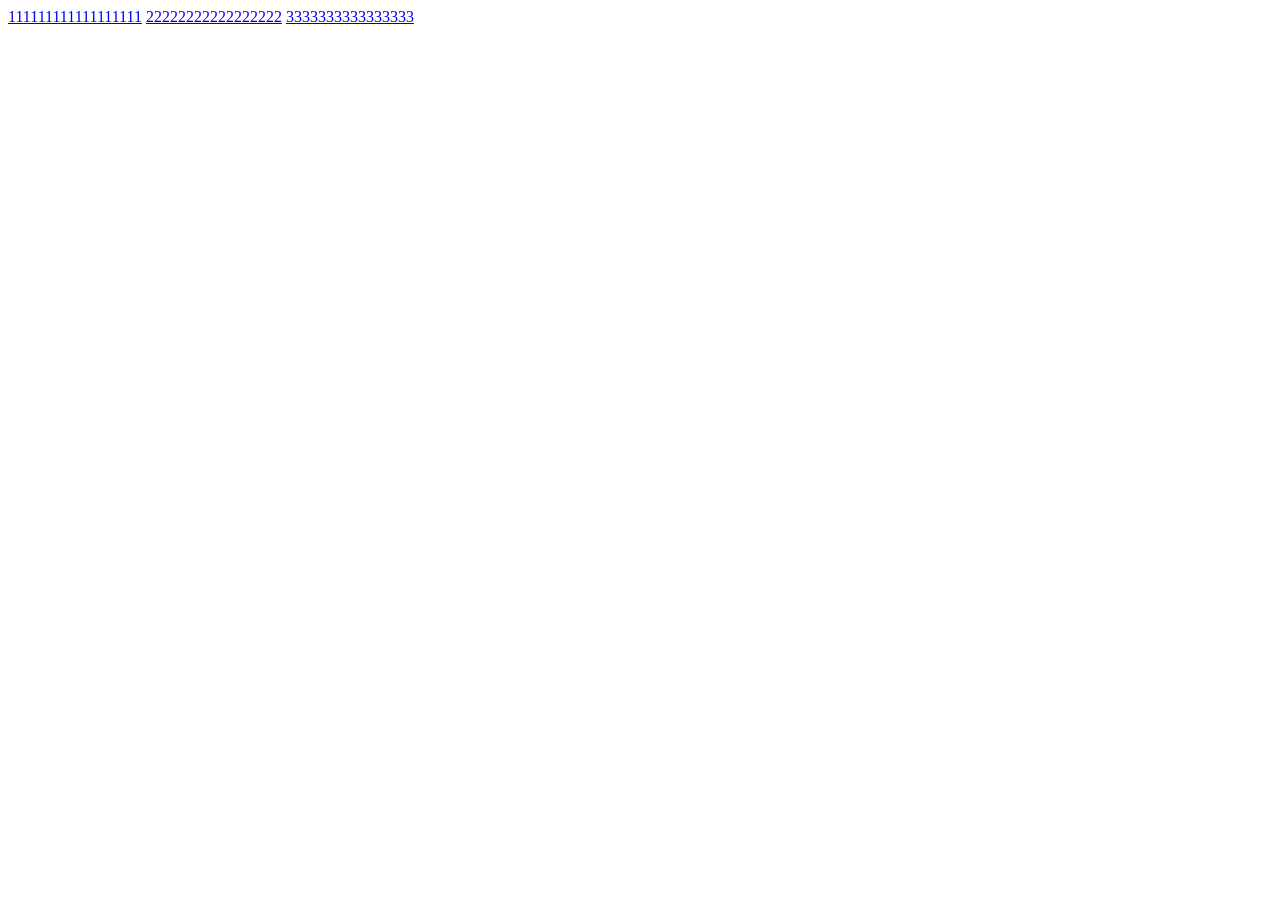
==== index.html @ cee5e7b9 "page 3 done" ====
<!DOCTYPE html>
<html lang="en">
<head>
    <meta charset="UTF-8">
    <meta name="viewport" content="width=device-width, initial-scale=1.0">
    <title>999999999999999999999999999999999999999999999999999999999999</title>
</head>
<body>
    <a href="dma/dma.html">111111111111111111</a>
    <a href="ds/ds.html">22222222222222222</a>
    <a href="nomade/nomade.html">3333333333333333</a>
</body>
</html>
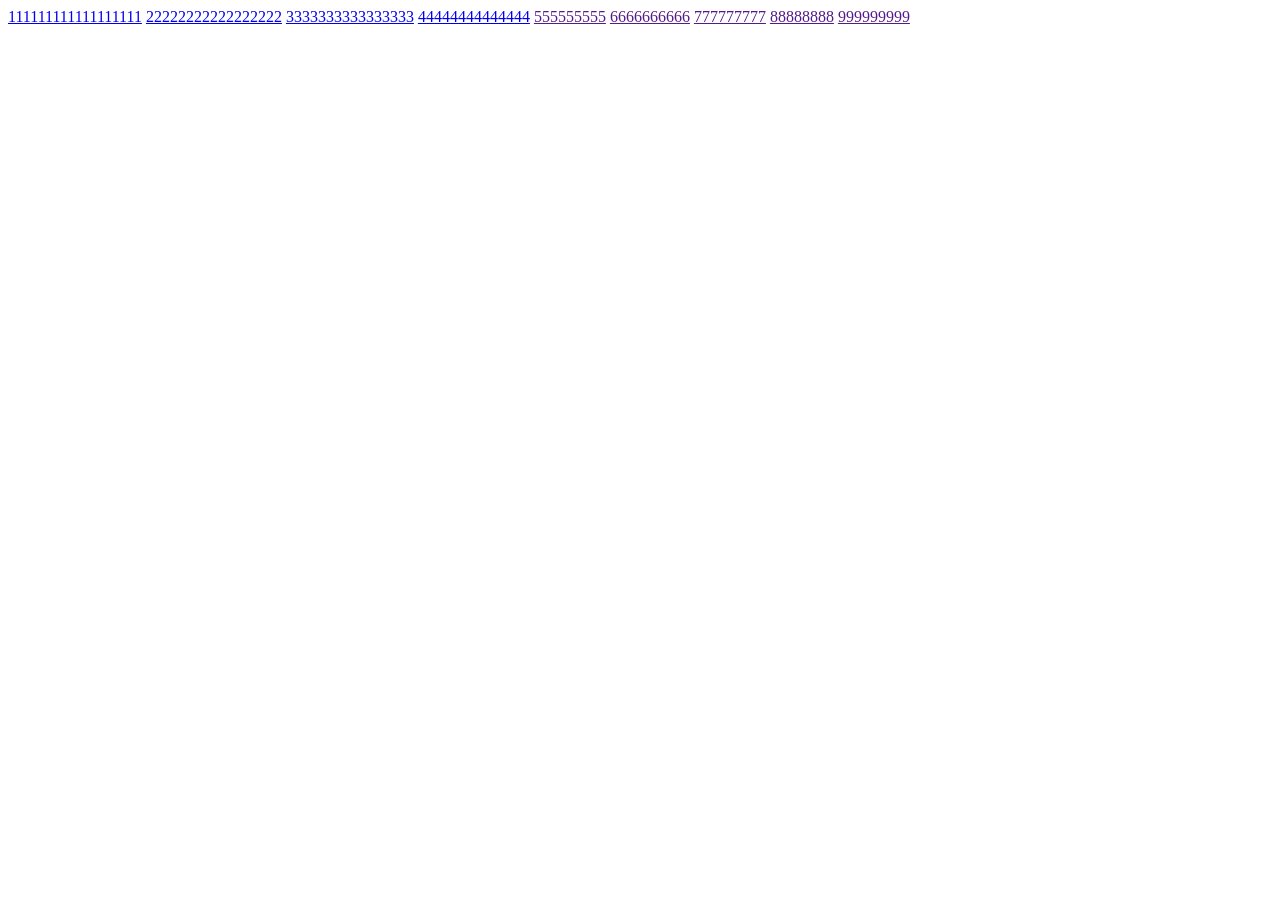
==== commit 4f68ca44: "page 4 html done css s1 done S2 wip" ====
--- a/index.html
+++ b/index.html
@@ -9,5 +9,11 @@
     <a href="dma/dma.html">111111111111111111</a>
     <a href="ds/ds.html">22222222222222222</a>
     <a href="nomade/nomade.html">3333333333333333</a>
+    <a href="mariage/mariage.html">44444444444444</a>
+    <a href="">555555555</a>
+    <a href="">6666666666</a>
+    <a href="">777777777</a>
+    <a href="">88888888</a>
+    <a href="">999999999</a>
 </body>
 </html>
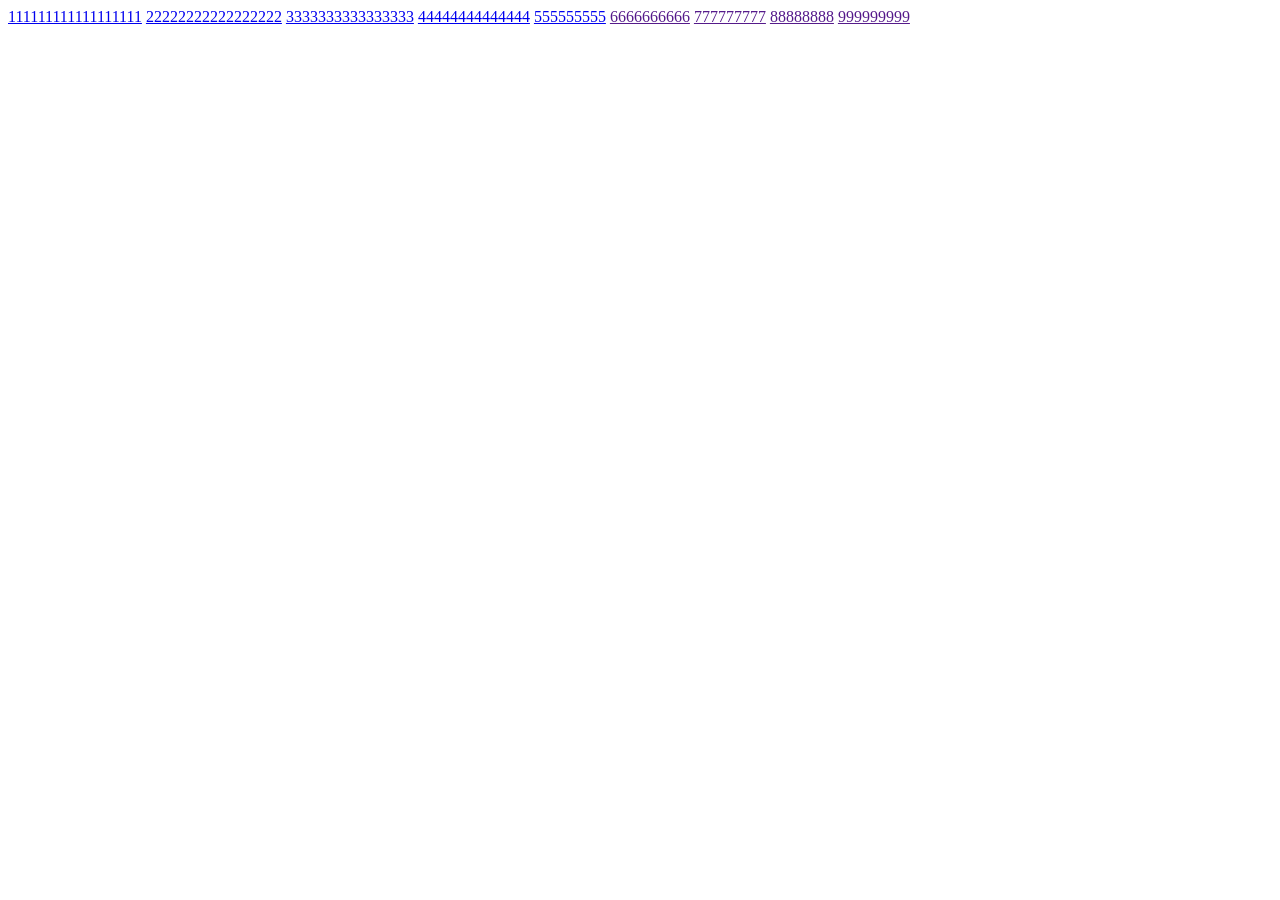
==== commit 9912f9da: "page 5 html done" ====
--- a/index.html
+++ b/index.html
@@ -10,7 +10,7 @@
     <a href="ds/ds.html">22222222222222222</a>
     <a href="nomade/nomade.html">3333333333333333</a>
     <a href="mariage/mariage.html">44444444444444</a>
-    <a href="">555555555</a>
+    <a href="maquillage/maquillage.html">555555555</a>
     <a href="">6666666666</a>
     <a href="">777777777</a>
     <a href="">88888888</a>
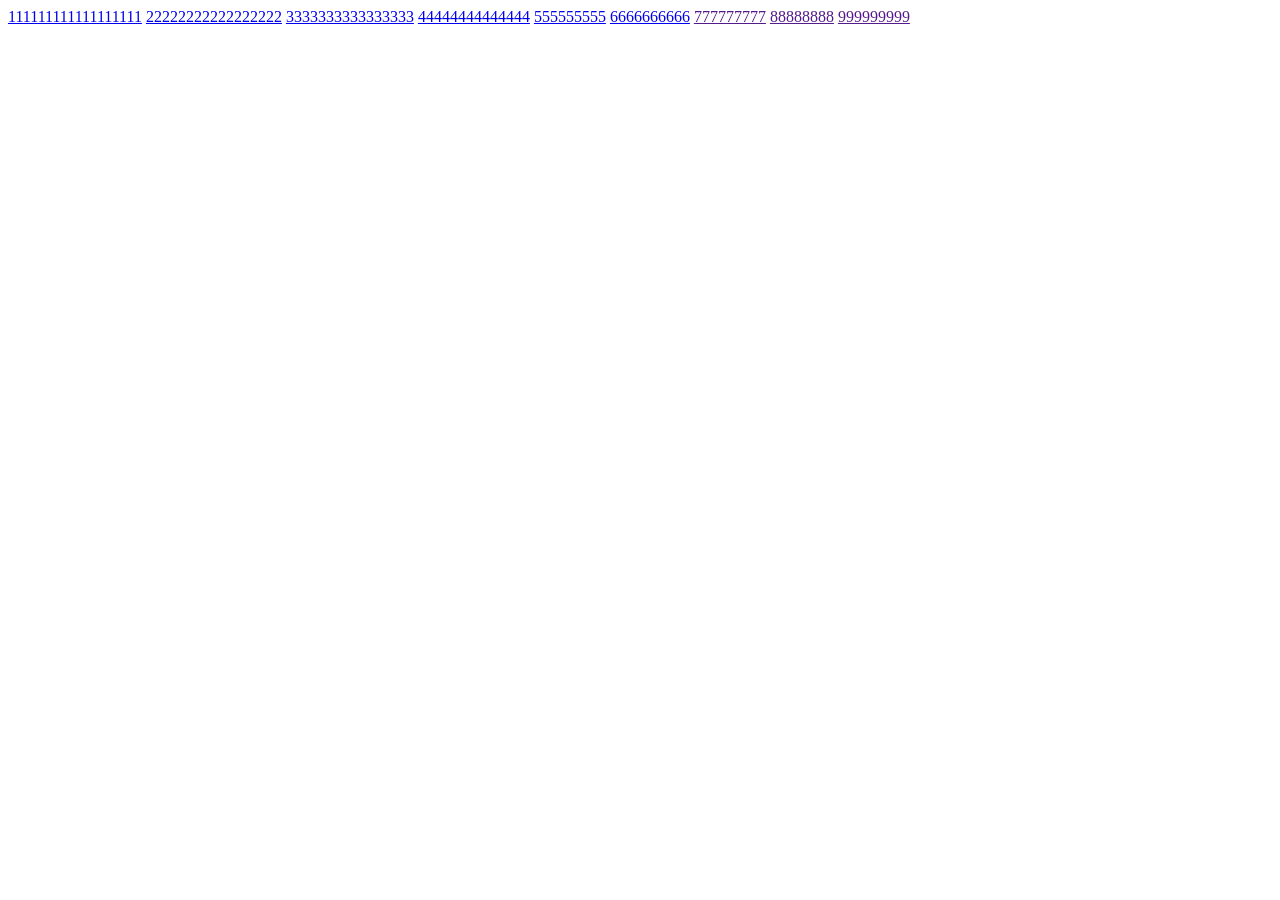
==== commit baed551e: "p6S3done" ====
--- a/index.html
+++ b/index.html
@@ -11,7 +11,7 @@
     <a href="nomade/nomade.html">3333333333333333</a>
     <a href="mariage/mariage.html">44444444444444</a>
     <a href="maquillage/maquillage.html">555555555</a>
-    <a href="">6666666666</a>
+    <a href="boumboum/boumboum.html">6666666666</a>
     <a href="">777777777</a>
     <a href="">88888888</a>
     <a href="">999999999</a>
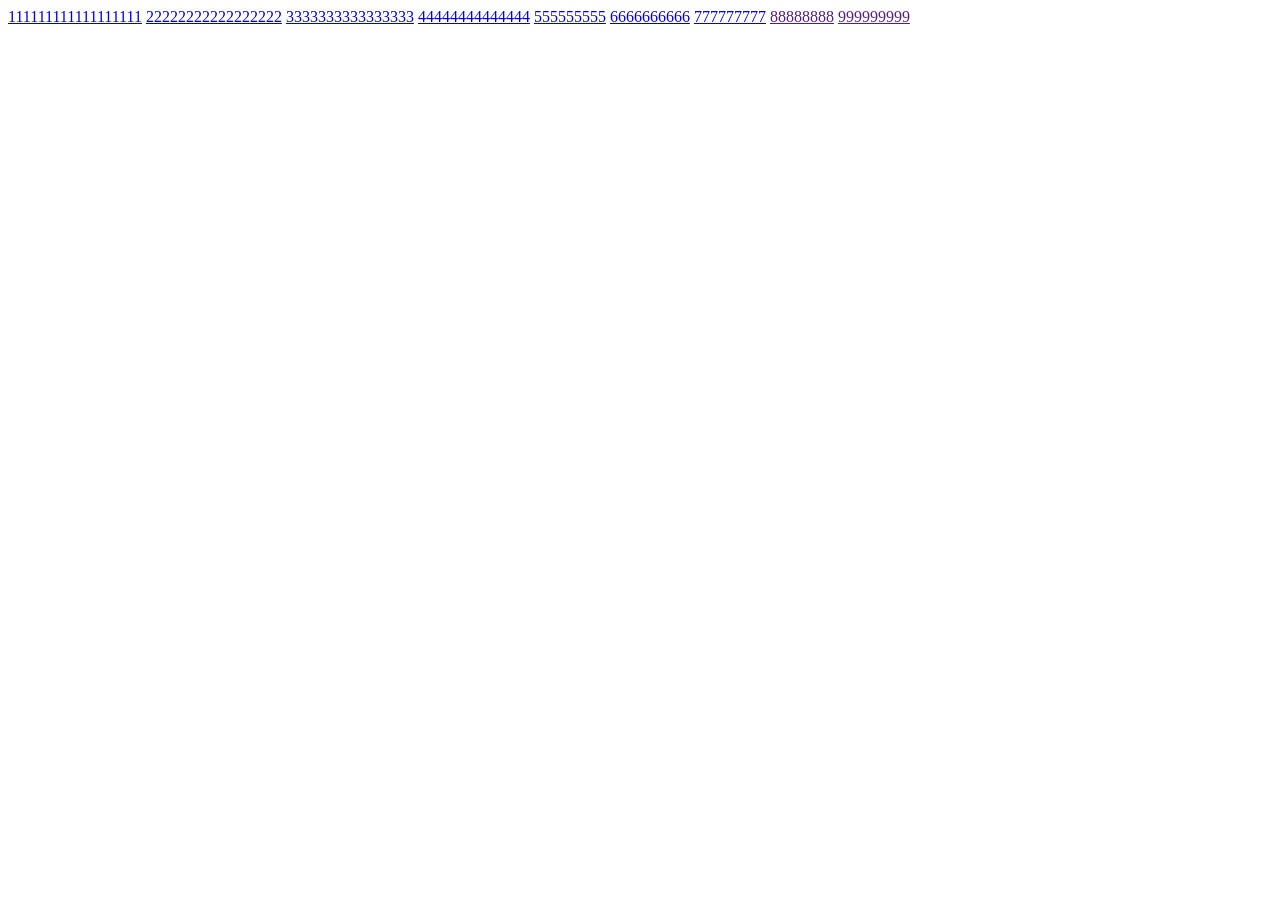
==== commit 41c49b8e: "page 7 done" ====
--- a/index.html
+++ b/index.html
@@ -12,7 +12,7 @@
     <a href="mariage/mariage.html">44444444444444</a>
     <a href="maquillage/maquillage.html">555555555</a>
     <a href="boumboum/boumboum.html">6666666666</a>
-    <a href="">777777777</a>
+    <a href="ako/ako.html">777777777</a>
     <a href="">88888888</a>
     <a href="">999999999</a>
 </body>
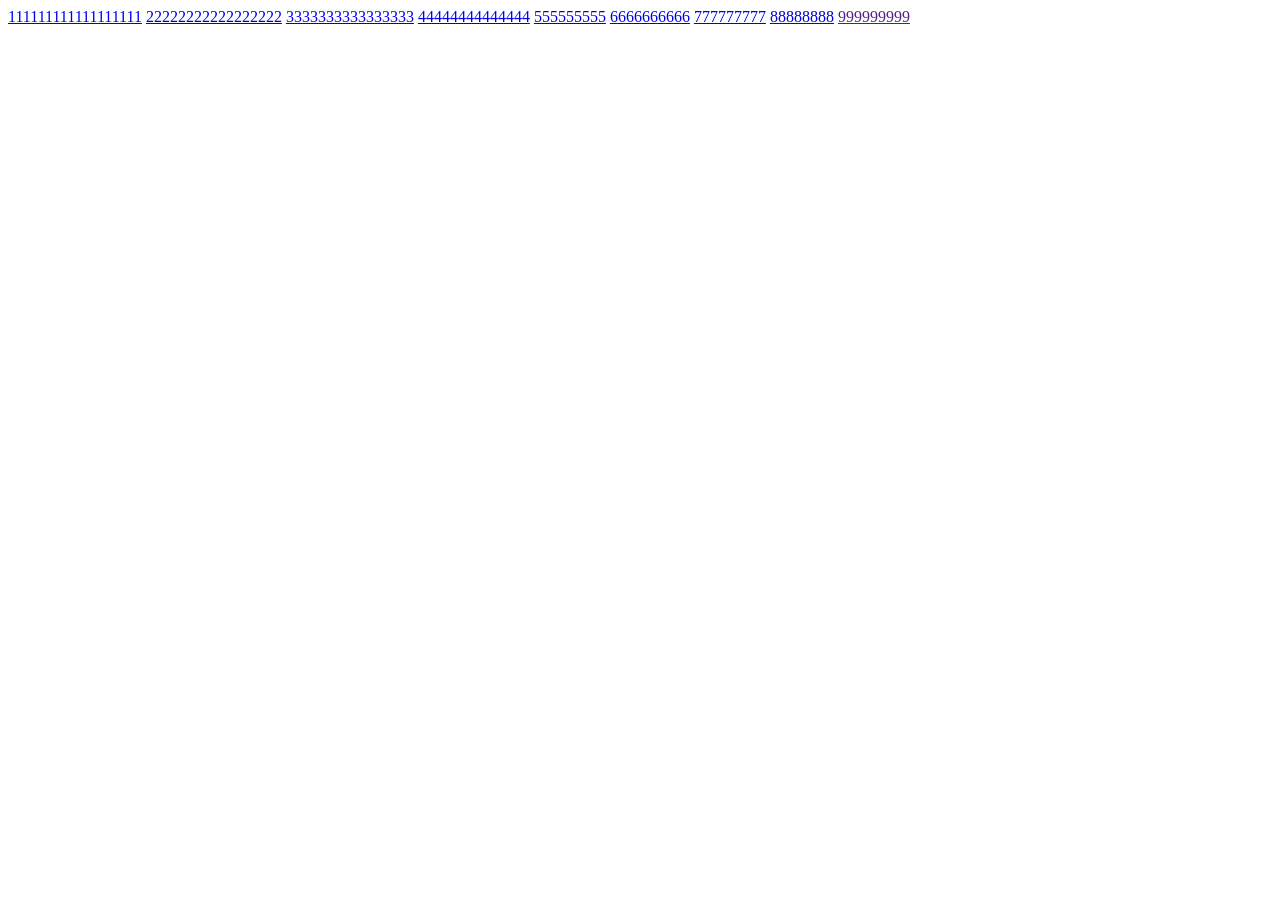
==== commit f673e614: "page 8 html done" ====
--- a/index.html
+++ b/index.html
@@ -13,7 +13,7 @@
     <a href="maquillage/maquillage.html">555555555</a>
     <a href="boumboum/boumboum.html">6666666666</a>
     <a href="ako/ako.html">777777777</a>
-    <a href="">88888888</a>
+    <a href="bioharvest/bioharvest.html">88888888</a>
     <a href="">999999999</a>
 </body>
 </html>
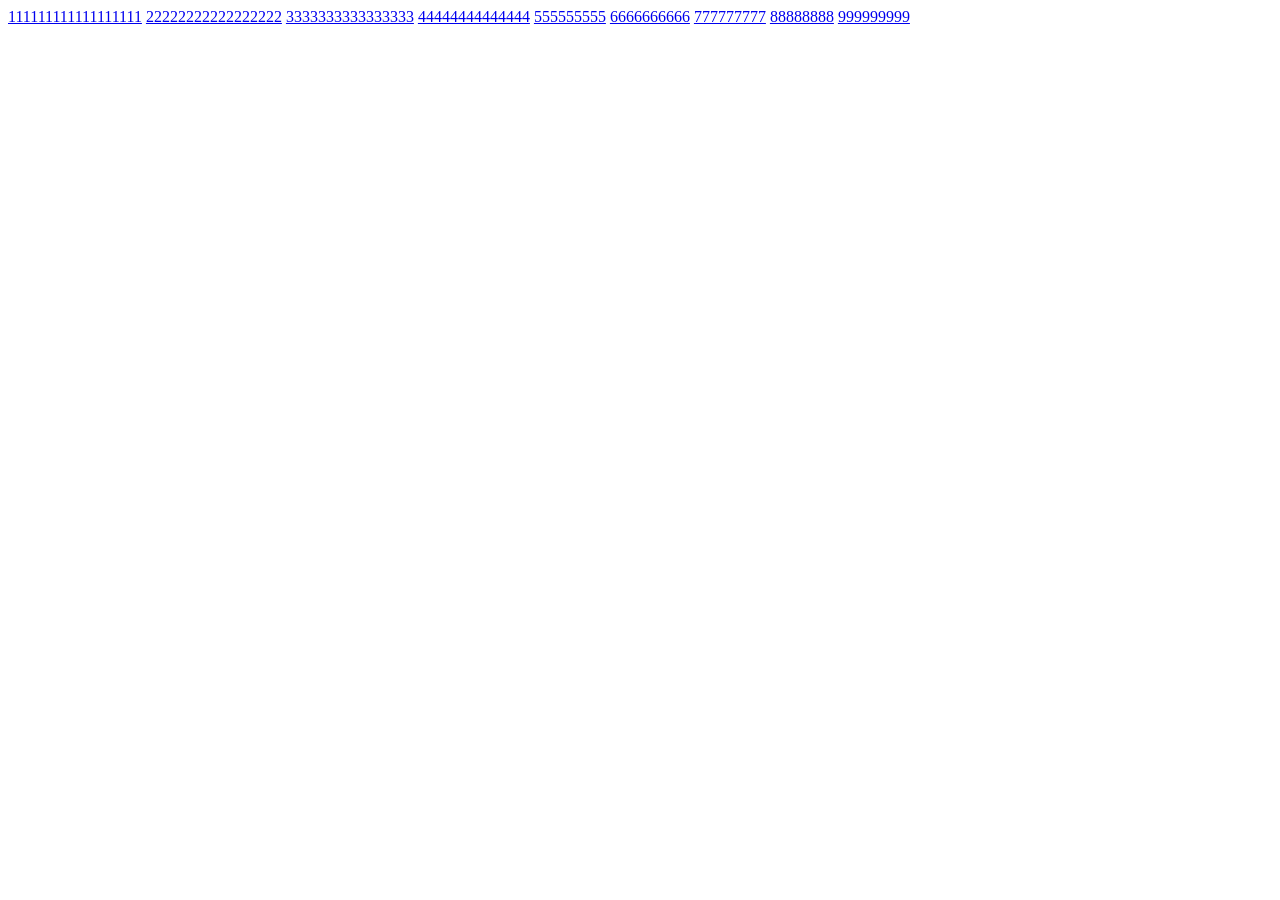
==== commit 550da139: "page 8 done" ====
--- a/index.html
+++ b/index.html
@@ -14,6 +14,6 @@
     <a href="boumboum/boumboum.html">6666666666</a>
     <a href="ako/ako.html">777777777</a>
     <a href="bioharvest/bioharvest.html">88888888</a>
-    <a href="">999999999</a>
+    <a href="btp/btp.html">999999999</a>
 </body>
 </html>
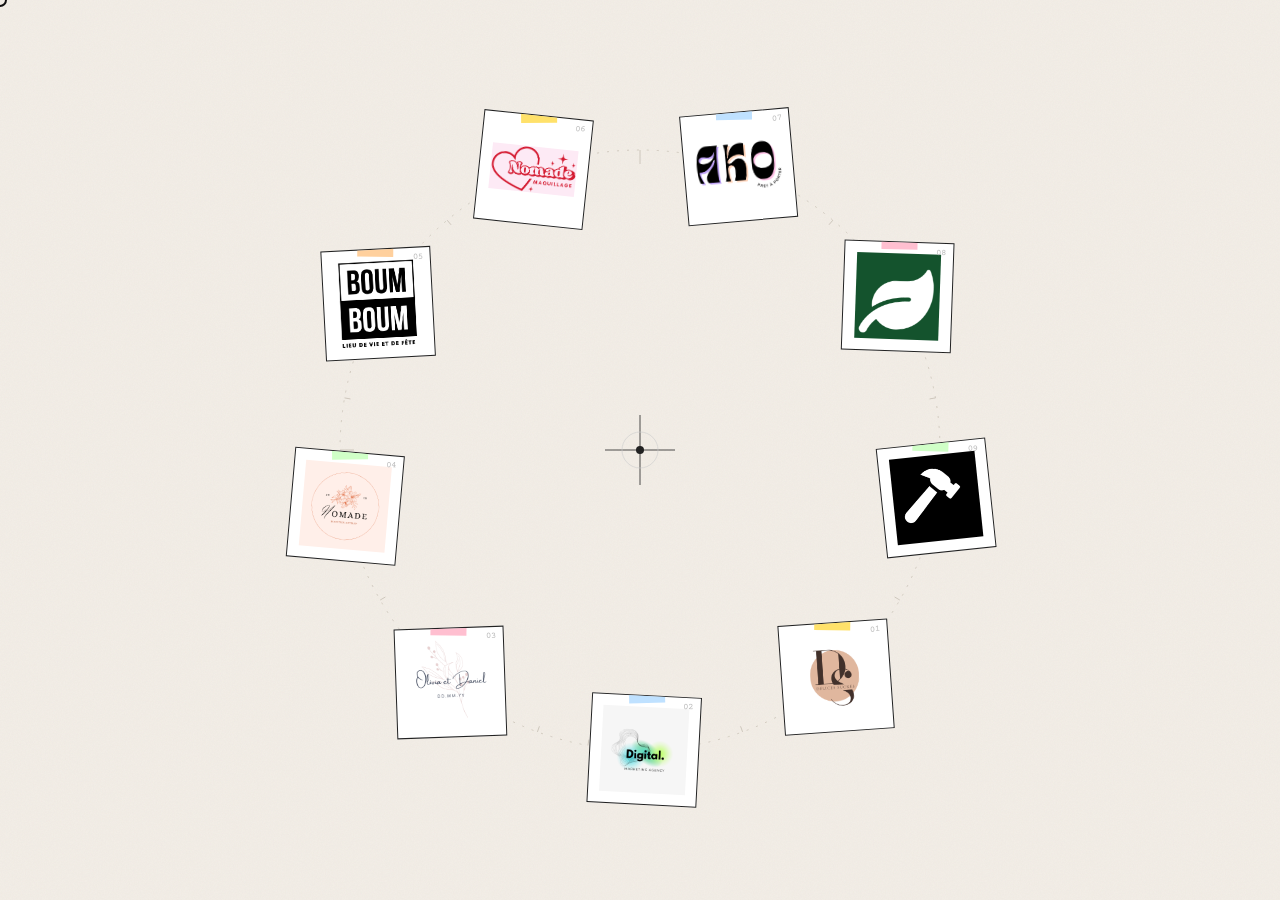
==== commit 878b3b06: "all done merci claude pr l'index" ====
--- a/index.html
+++ b/index.html
@@ -1,19 +1,39 @@
 <!DOCTYPE html>
-<html lang="en">
+<html lang="fr">
 <head>
-    <meta charset="UTF-8">
-    <meta name="viewport" content="width=device-width, initial-scale=1.0">
-    <title>999999999999999999999999999999999999999999999999999999999999</title>
+  <meta charset="UTF-8">
+  <meta name="viewport" content="width=device-width, initial-scale=1.0">
+  <title>999999999999999</title>
+  <link rel="preconnect" href="https://fonts.googleapis.com">
+  <link href="https://fonts.googleapis.com/css2?family=Syne:wght@400;700;800&family=Courier+Prime:ital@0;1&display=swap" rel="stylesheet">
+  <link rel="stylesheet" href="style/style.css">
 </head>
 <body>
-    <a href="dma/dma.html">111111111111111111</a>
-    <a href="ds/ds.html">22222222222222222</a>
-    <a href="nomade/nomade.html">3333333333333333</a>
-    <a href="mariage/mariage.html">44444444444444</a>
-    <a href="maquillage/maquillage.html">555555555</a>
-    <a href="boumboum/boumboum.html">6666666666</a>
-    <a href="ako/ako.html">777777777</a>
-    <a href="bioharvest/bioharvest.html">88888888</a>
-    <a href="btp/btp.html">999999999</a>
+
+<div class="cursor" id="cursor"></div>
+
+<div class="scene">
+  <div class="orbit-ring" id="orbitRing">
+
+    <svg class="track" viewBox="0 0 600 600" xmlns="http://www.w3.org/2000/svg">
+      <!-- Main orbit circle -->
+      <circle cx="300" cy="300" r="300" fill="none" stroke="#d0c9be" stroke-width="1" stroke-dasharray="2 8"/>
+      <!-- Tick marks every 40deg -->
+      <g id="ticks"></g>
+    </svg>
+
+    <!-- Center hub -->
+    <div class="center-hub">
+      <svg class="hub-cross" viewBox="0 0 70 70" xmlns="http://www.w3.org/2000/svg">
+        <line x1="35" y1="0" x2="35" y2="70" stroke="#222" stroke-width=".8"/>
+        <line x1="0" y1="35" x2="70" y2="35" stroke="#222" stroke-width=".8"/>
+        <circle cx="35" cy="35" r="4" fill="#222"/>
+        <circle cx="35" cy="35" r="18" fill="none" stroke="#ccc" stroke-width=".6"/>
+      </svg>
+    </div>
+
+  </div>
+</div>
+<script src="js/script.js"></script>
 </body>
 </html>
--- a/style/style.css
+++ b/style/style.css
@@ -0,0 +1,226 @@
+    *, *::before, *::after { box-sizing: border-box; margin: 0; padding: 0; }
+
+    :root {
+      --bg: #f2ede6;
+      --ink: #111;
+      --R: 300px;
+    }
+
+    html, body {
+      width: 100%; height: 100%;
+      background: var(--bg);
+      overflow: hidden;
+      cursor: none;
+    }
+
+    /* grain paper texture via SVG filter */
+    body::before {
+      content: "";
+      position: fixed;
+      inset: 0;
+      background-image:
+        url("data:image/svg+xml,%3Csvg xmlns='http://www.w3.org/2000/svg' width='300' height='300'%3E%3Cfilter id='n'%3E%3CfeTurbulence type='fractalNoise' baseFrequency='0.75' numOctaves='4' stitchTiles='stitch'/%3E%3C/filter%3E%3Crect width='300' height='300' filter='url(%23n)' opacity='0.08'/%3E%3C/svg%3E");
+      pointer-events: none;
+      z-index: 0;
+      opacity: .5;
+    }
+
+    .cursor {
+      position: fixed;
+      width: 14px; height: 14px;
+      border: 2px solid var(--ink);
+      border-radius: 50%;
+      pointer-events: none;
+      transform: translate(-50%, -50%);
+      z-index: 9999;
+      transition: transform .08s, width .2s, height .2s;
+      mix-blend-mode: multiply;
+    }
+    .cursor.hover {
+      width: 40px; height: 40px;
+    }
+
+    .scene {
+      position: fixed;
+      inset: 0;
+      display: flex;
+      align-items: center;
+      justify-content: center;
+      z-index: 1;
+    }
+
+    /* Orbit ring */
+    .orbit-ring {
+      position: relative;
+      width: calc(var(--R) * 2);
+      height: calc(var(--R) * 2);
+    }
+
+    svg.track {
+      position: absolute;
+      inset: 0;
+      width: 100%; height: 100%;
+      pointer-events: none;
+      overflow: visible;
+    }
+
+    .center-hub {
+      position: absolute;
+      top: 50%; left: 50%;
+      transform: translate(-50%, -50%);
+      text-align: center;
+      pointer-events: none;
+      user-select: none;
+      z-index: 2;
+    }
+
+    .center-hub .hub-word {
+      display: block;
+      font-family: 'Syne', sans-serif;
+      font-weight: 800;
+      font-size: clamp(28px, 4vw, 52px);
+      letter-spacing: -.02em;
+      color: var(--ink);
+      line-height: 1;
+    }
+
+    .center-hub .hub-sub {
+      display: block;
+      font-family: 'Courier Prime', monospace;
+      font-style: italic;
+      font-size: 10px;
+      letter-spacing: .2em;
+      color: #888;
+      margin-top: 6px;
+      text-transform: uppercase;
+    }
+
+    .hub-cross {
+      position: absolute;
+      top: 50%; left: 50%;
+      transform: translate(-50%, -50%);
+      width: 70px; height: 70px;
+      pointer-events: none;
+    }
+
+    /* Card nodes */
+    .orbit-node {
+      position: absolute;
+      top: 50%; left: 50%;
+      transform-origin: 0 0;
+    }
+
+    .card {
+      position: absolute;
+      transform: translate(-50%, -50%);
+      width: 110px;
+      height: 110px;
+      background: #fff;
+      border: 1.5px solid #222;
+      display: flex;
+      flex-direction: column;
+      align-items: center;
+      justify-content: center;
+      text-decoration: none;
+      cursor: none;
+      overflow: hidden;
+      transition:
+        transform .3s cubic-bezier(.34,1.56,.64,1),
+        box-shadow .3s,
+        border-color .3s;
+      /* random tilt set via JS */
+    }
+
+    .card::after {
+      content: "";
+      position: absolute;
+      inset: 0;
+      background: var(--ink);
+      opacity: 0;
+      transition: opacity .25s;
+      mix-blend-mode: multiply;
+    }
+
+    .card:hover {
+      transform: translate(-50%, -50%) rotate(0deg) scale(1.18) !important;
+      box-shadow: 6px 6px 0 #111;
+      border-color: #111;
+      z-index: 10;
+    }
+
+    .card:hover::after {
+      opacity: .04;
+    }
+
+    .card img {
+      width: 80%;
+      height: 80%;
+      object-fit: contain;
+      display: block;
+      transition: transform .3s;
+    }
+
+    .card:hover img {
+      transform: scale(1.06);
+    }
+
+    /* corner index label */
+    .card-index {
+      position: absolute;
+      top: 5px; right: 7px;
+      font-family: 'Courier Prime', monospace;
+      font-size: 9px;
+      color: #bbb;
+      line-height: 1;
+    }
+
+    /* torn-tape top decoration */
+    .card-tape {
+      position: absolute;
+      top: -7px; left: 50%;
+      transform: translateX(-50%) rotate(-1deg);
+      width: 36px; height: 14px;
+      background: rgba(255,220,80,.85);
+      pointer-events: none;
+    }
+
+    /* bottom caption */
+    .bottom-bar {
+      position: fixed;
+      bottom: 0; left: 0; right: 0;
+      display: flex;
+      justify-content: space-between;
+      align-items: flex-end;
+      padding: 20px 32px;
+      pointer-events: none;
+      z-index: 5;
+    }
+
+    .bottom-bar span {
+      font-family: 'Courier Prime', monospace;
+      font-size: 10px;
+      letter-spacing: .18em;
+      color: #aaa;
+      text-transform: uppercase;
+    }
+
+    .rpm-display {
+      font-variant-numeric: tabular-nums;
+    }
+
+    /* top corner mark */
+    .corner-mark {
+      position: fixed;
+      top: 28px; left: 32px;
+      font-family: 'Syne', sans-serif;
+      font-weight: 700;
+      font-size: 11px;
+      letter-spacing: .3em;
+      color: var(--ink);
+      text-transform: uppercase;
+      z-index: 5;
+      pointer-events: none;
+    }
+
+    /* decorative tick marks around orbit */
+    .tick { stroke: #ccc; stroke-width: .8; }
